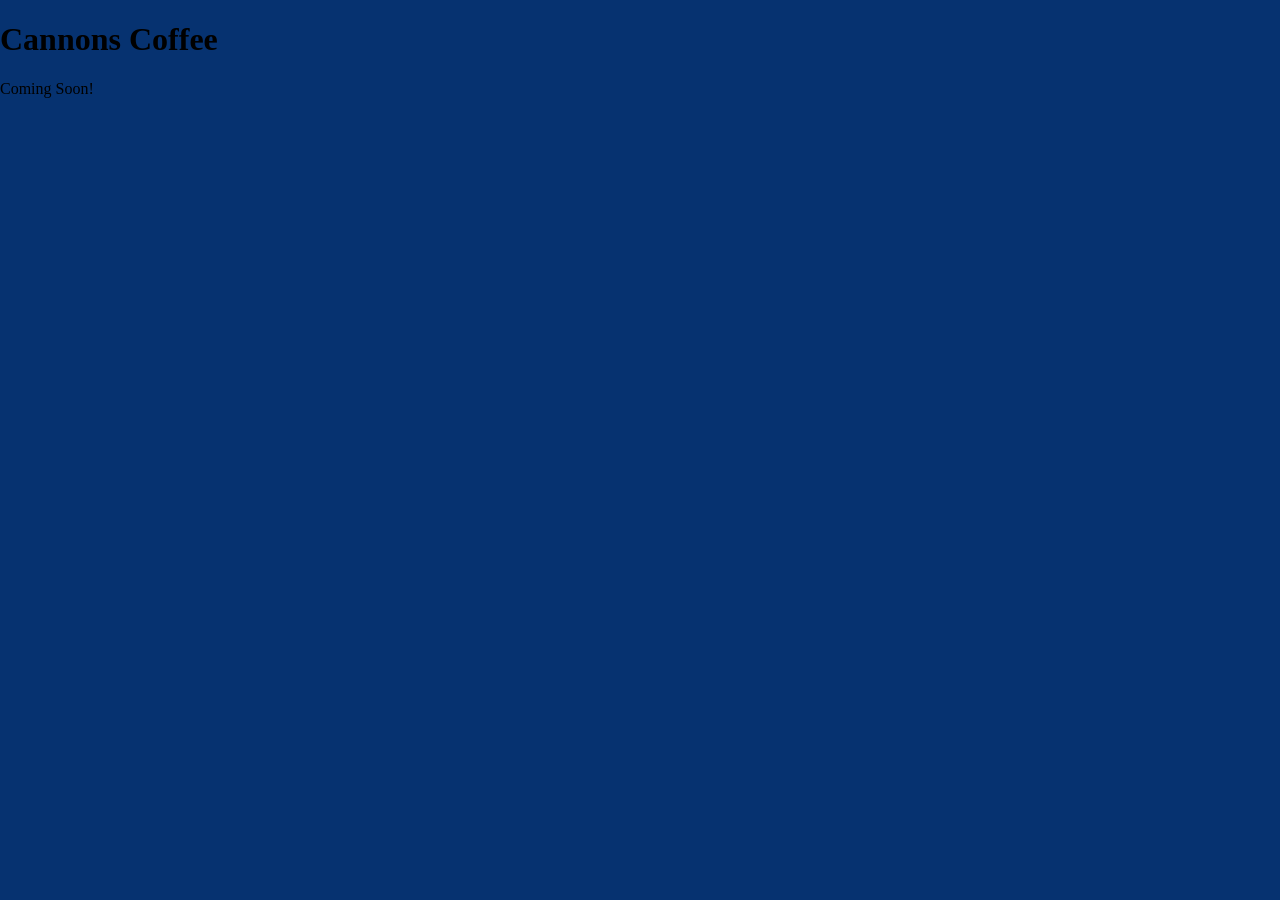
==== index.html @ fd140a64 "initial commit" ====
<!DOCTYPE html>
<html lang="en">
<head>
    <meta charset="UTF-8">
    <meta name="viewport" content="width=device-width, initial-scale=1.0">
    <title>Document</title>
    <link rel="stylesheet" href="css/styles.css">
</head>
<body>
    <header>
        <h1>Cannons Coffee</h1>
    </header>
    <main>
        <p>Coming Soon!</p>
    </main>
    <footer>
    </footer>
</body>
</html>
---- css/styles.css ----
/* BASIC FORMATTING */
html {
  box-sizing: border-box;
}
*,
*:before,
*:after {
  box-sizing: inherit;
}

body {
  color: black;
  background-color: #063270;
  margin: 0;
  padding: 0;
}
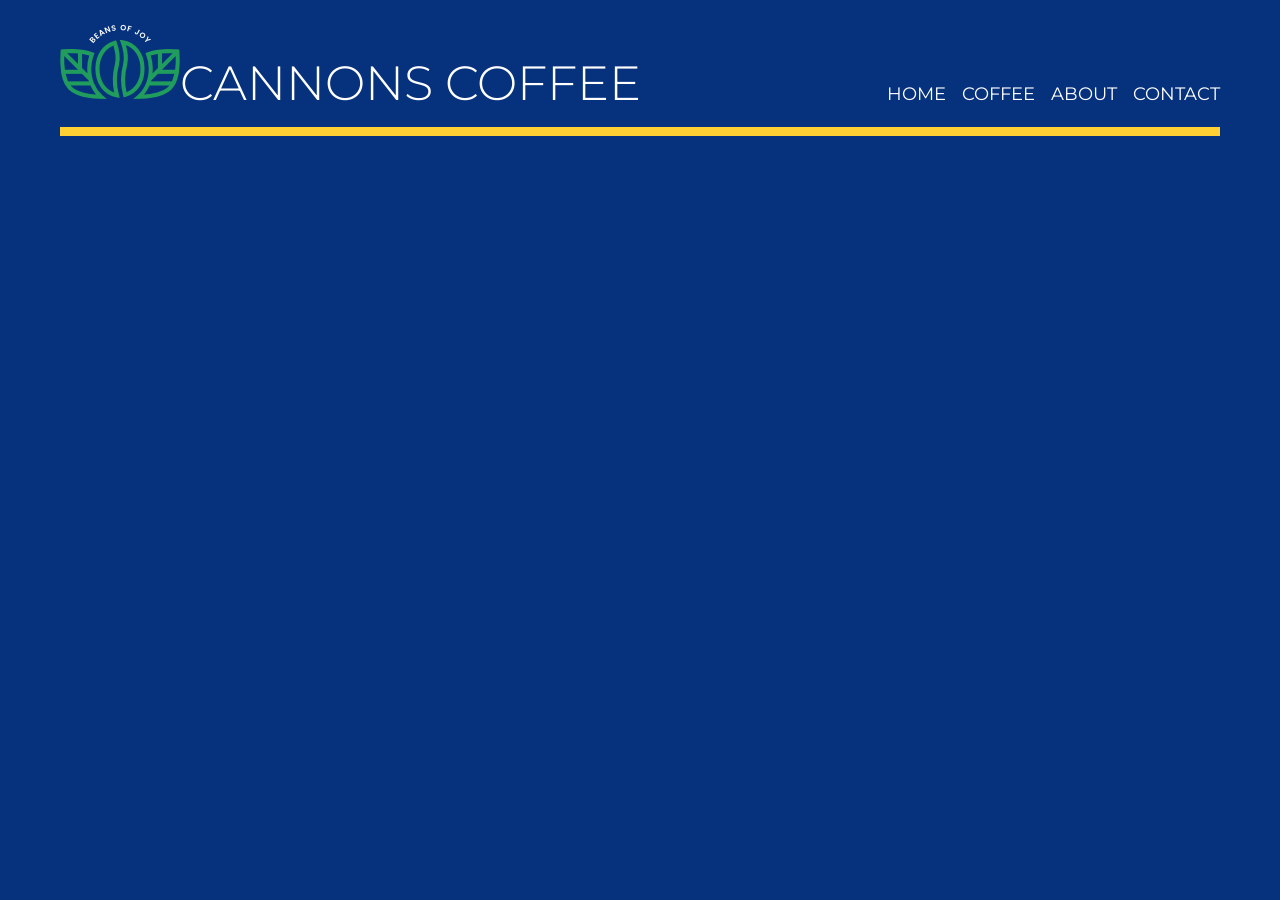
==== commit 1baa72c1: "nav" ====
--- a/index.html
+++ b/index.html
@@ -1,19 +1,32 @@
 <!DOCTYPE html>
 <html lang="en">
+
 <head>
     <meta charset="UTF-8">
     <meta name="viewport" content="width=device-width, initial-scale=1.0">
     <title>Document</title>
     <link rel="stylesheet" href="css/styles.css">
 </head>
+
 <body>
-    <header>
-        <h1>Cannons Coffee</h1>
-    </header>
-    <main>
-        <p>Coming Soon!</p>
-    </main>
-    <footer>
-    </footer>
+    <div class="wrapper">
+        <header>
+            <h1><img src="images/logo-nav.png">Cannons Coffee</h1>
+            <nav>
+                <ul>
+                    <li><a href="index.html">Home</a></li>
+                    <li><a href="latte.html">Coffee</a></li>
+                    <li><a href="https://chameleoncoffee.com/" target="_blank">About</a></li>
+                    <li><a href="mailto:gabrielemilan711@gmail.com">Contact</a></li>
+                </ul>
+            </nav>
+        </header>
+        <main>
+
+        </main>
+        <footer>
+        </footer>
+    </div>
 </body>
+
 </html>
--- a/css/styles.css
+++ b/css/styles.css
@@ -1,7 +1,22 @@
+@import url('https://fonts.googleapis.com/css2?family=Montserrat:ital,wght@0,100..900;1,100..900&display=swap');
+
+:root {
+  --black: #000;
+  --catalina: #06327d;
+  --blue: #2b70e4;
+  --veg: ##209d5c;
+  --sunglow: #ffd034;
+  --white: #fff;
+  --lightblue: #cadbf8;
+
+  --font-main: Montserrat;
+}
+
 /* BASIC FORMATTING */
 html {
   box-sizing: border-box;
 }
+
 *,
 *:before,
 *:after {
@@ -9,8 +24,92 @@
 }
 
 body {
-  color: black;
-  background-color: #063270;
+  font-family: var(--font-main), sans-serif;
+  font-size: 1.125rem;
+  line-height: 1.5;
+  color: var(--black);
+  background-color: var(--catalina);
   margin: 0;
   padding: 0;
 }
+
+.wrapper {
+  max-width: 1200px;
+  padding: 20px;
+  margin: 0 auto;
+}
+
+h1 {
+  color: var(--white);
+  font-family: var(--font-main), sans-serif;
+  font-size: 3rem;
+  line-height: 1.1667;
+  font-weight: 300;
+  text-transform: uppercase;
+  margin: 0;
+  text-align: center;
+  display: inline;
+}
+
+h2 {
+  font-size: 2.5rem;
+  line-height: 1.1667;
+  font-weight: 300;
+  text-transform: uppercase;
+}
+
+h3 {
+  font-size: 1.75rem;
+  line-height: 1.1667;
+  font-weight: 300;
+}
+
+.button {
+  background-color: var(--veg);
+  color: var(--white);
+  border-radius: 10px;
+}
+
+header {
+  display: flex;
+  flex-flow: row wrap;
+  justify-content: center;
+  border-bottom: solid 9px var(--sunglow);
+  align-items: center;
+  padding-bottom: 1rem;
+}
+
+nav ul {
+  list-style-type: none;
+  text-transform: uppercase;
+  gap: 1rem;
+  display: flex;
+  flex-flow: row wrap;
+  margin: 0;
+  padding: 0;
+  justify-content: center;
+}
+
+nav a {
+  color: var(--white);
+  text-decoration: none;
+  text-transform: uppercase;
+}
+
+/* 
+.brand {
+  display: flex;
+  align-items: center;
+  gap: 1rem;
+} */
+
+@media (min-width: 1000px) {
+  .brand {
+    text-align: center;
+  }
+
+ header {
+  justify-content: space-between;
+  align-items: baseline;
+ }
+}
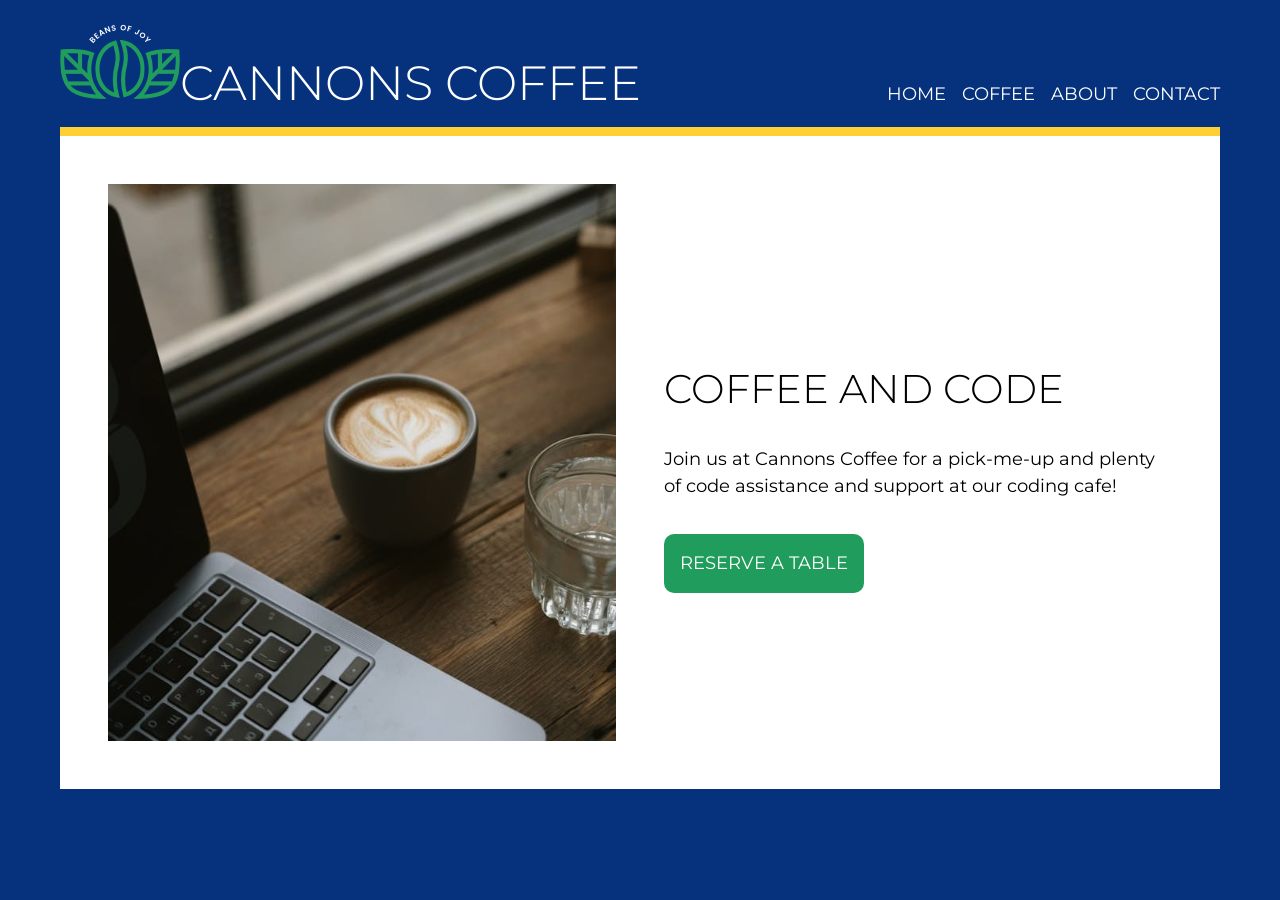
==== commit d310da76: "opening grid" ====
--- a/index.html
+++ b/index.html
@@ -22,11 +22,20 @@
             </nav>
         </header>
         <main>
+            <div class="card-container1">
+            <div class=" card">
+                <img src="images/coffee-computer.jpg" alt="Laptop with a cup of coffee and a glass of water">
+            </div>
+            <div class="card">
+            <h2>Coffee and Code</h2>		
+            <p>Join us at Cannons Coffee for a pick-me-up and plenty of code assistance and support at our coding cafe!</p>
+            <a href="https://puritycoffee.com/" class="button">Reserve a table</a>
+            </div>
+        </div>
 
         </main>
         <footer>
         </footer>
     </div>
 </body>
-
 </html>
--- a/css/styles.css
+++ b/css/styles.css
@@ -4,7 +4,7 @@
   --black: #000;
   --catalina: #06327d;
   --blue: #2b70e4;
-  --veg: ##209d5c;
+  --veg: #209d5c;
   --sunglow: #ffd034;
   --white: #fff;
   --lightblue: #cadbf8;
@@ -68,6 +68,11 @@
   background-color: var(--veg);
   color: var(--white);
   border-radius: 10px;
+  padding: 1rem;
+  text-decoration: none;
+  text-transform: uppercase;
+  display: inline-block;
+  margin-top: 1rem;
 }
 
 header {
@@ -96,12 +101,22 @@
   text-transform: uppercase;
 }
 
-/* 
-.brand {
-  display: flex;
-  align-items: center;
-  gap: 1rem;
-} */
+
+.card-container1 {
+  display: grid;
+grid-template-columns: 1fr 1fr;
+padding: 3rem;
+gap: 3rem;
+background-color: var(--white);
+align-items: center;
+}
+
+.card img {
+  max-width: 100%;
+  height: auto;
+  display: block;
+}
+
 
 @media (min-width: 1000px) {
   .brand {
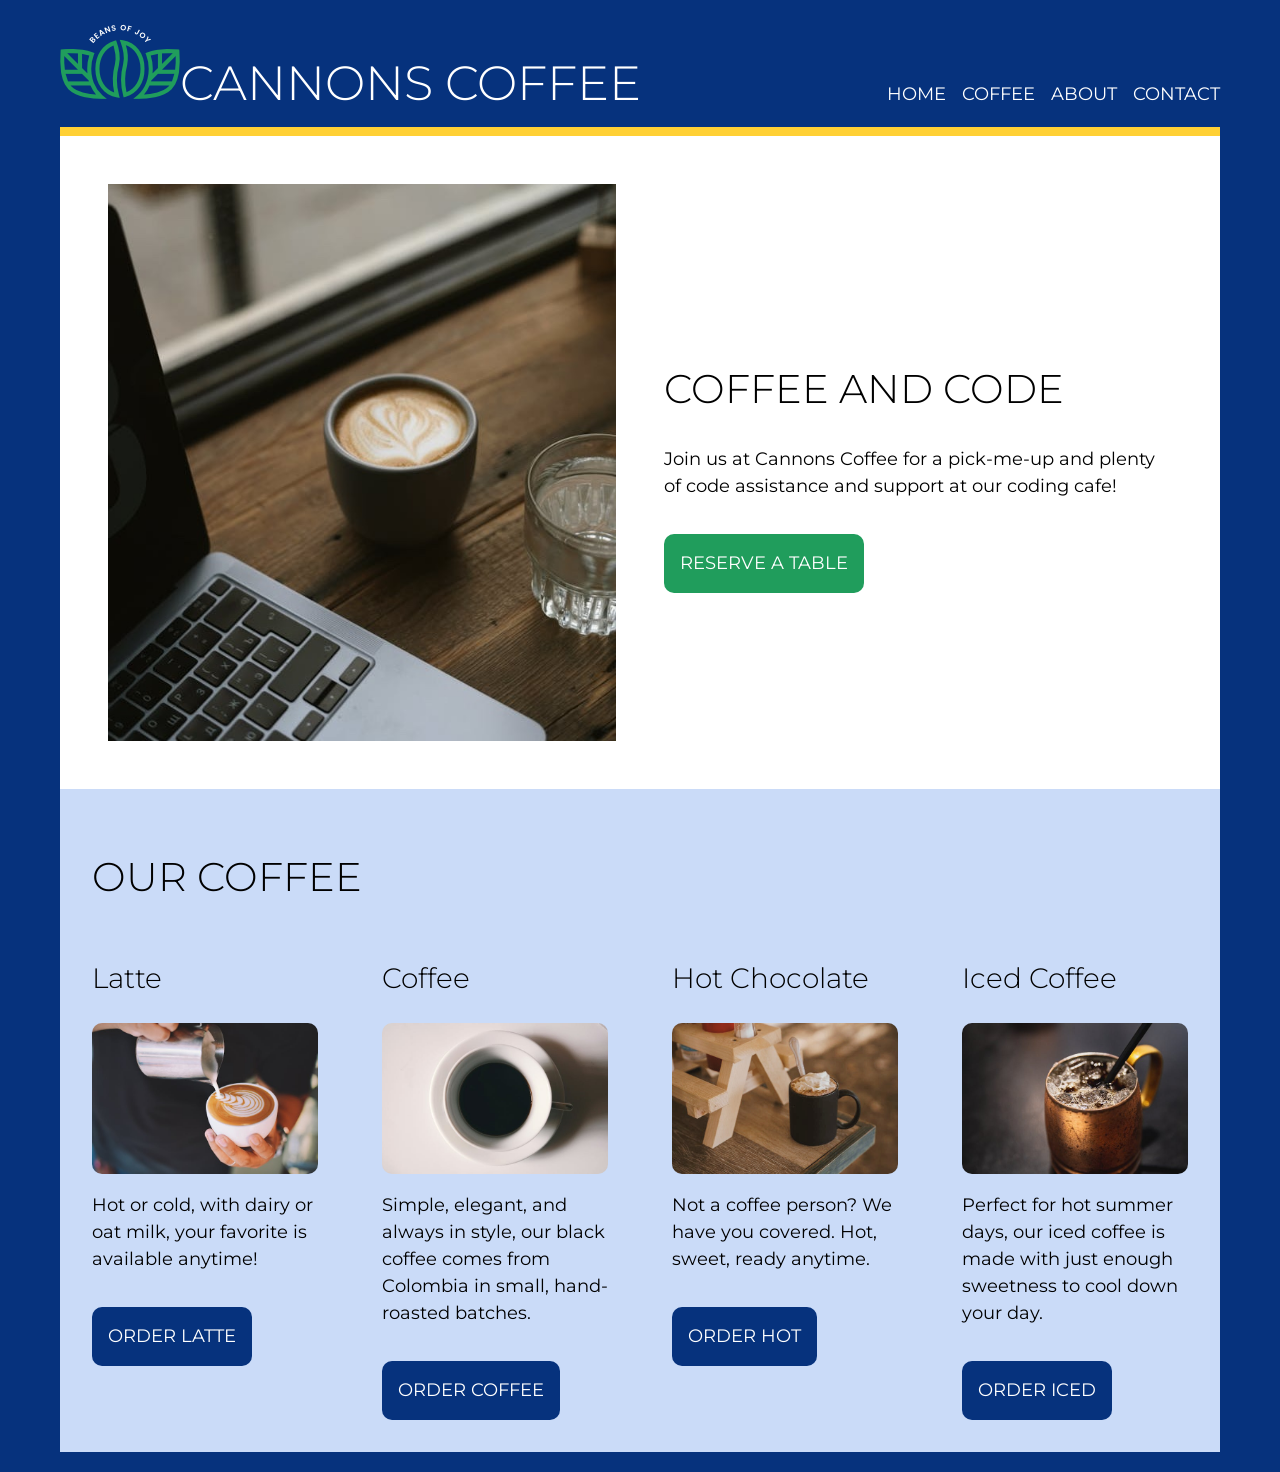
==== commit 5565c33b: "our coffee section" ====
--- a/index.html
+++ b/index.html
@@ -23,19 +23,56 @@
         </header>
         <main>
             <div class="card-container1">
-            <div class=" card">
-                <img src="images/coffee-computer.jpg" alt="Laptop with a cup of coffee and a glass of water">
+                <div class=" card">
+                    <img src="images/coffee-computer.jpg" alt="Laptop with a cup of coffee and a glass of water">
+                </div>
+                <div class="card">
+                    <h2>Coffee and Code</h2>
+                    <p>Join us at Cannons Coffee for a pick-me-up and plenty of code assistance and support at our
+                        coding cafe!</p>
+                    <a href="https://puritycoffee.com/" class="button">Reserve a table</a>
+                </div>
             </div>
-            <div class="card">
-            <h2>Coffee and Code</h2>		
-            <p>Join us at Cannons Coffee for a pick-me-up and plenty of code assistance and support at our coding cafe!</p>
-            <a href="https://puritycoffee.com/" class="button">Reserve a table</a>
+
+            <div class="coffee-menu">
+                <h2>Our Coffee</h2>
+                <div class="card-container2">
+                    <div class="card">
+                        <h3>Latte</h3>
+                        <img src="images/latte.jpg" alt="Latte in a cup">
+                        <p>Hot or cold, with dairy or oat milk, your favorite is available anytime!</p>
+                        <a href="https://starbucks.com" target="_blank" class="menu-button">Order Latte</a>
+                    </div>
+
+                    <div class="card">
+                        <h3>Coffee</h3>
+                        <img src="images/coffee.jpg" alt="Coffee in a cup">
+                        <p>Simple, elegant, and always in style, our black coffee comes from Colombia in small,
+                            hand-roasted batches.</p>
+                        <a href="https://starbucks.com" target="_blank" class="menu-button">Order Coffee</a>
+                    </div>
+
+                    <div class="card">
+                        <h3>Hot Chocolate</h3>
+                        <img src="images/hotchoc.jpg" alt="Hot chocolate in a cup with whipped cream">
+                        <p>Not a coffee person? We have you covered. Hot, sweet, ready anytime.</p>
+                        <a href="https://starbucks.com" target="_blank" class="menu-button">Order Hot</a>
+                    </div>
+
+                    <div class="card">
+                        <h3>Iced Coffee</h3>
+                        <img src="images/iced.jpg" alt="Iced coffee in a mug with a straw">
+                        <p>Perfect for hot summer days, our iced coffee is made with just enough sweetness to cool down
+                            your day.</p>
+                        <a href="https://starbucks.com" target="_blank" class="menu-button">Order Iced</a>
+                    </div>
+                </div>
+
             </div>
-        </div>
-
         </main>
         <footer>
         </footer>
     </div>
 </body>
+
 </html>
--- a/css/styles.css
+++ b/css/styles.css
@@ -117,14 +117,49 @@
   display: block;
 }
 
+.card-container2 {
+  display: grid;
+  gap: 4rem;
+}
+
+.card-container2 img {
+ border-radius: 10px;
+}
+
+.coffee-menu {
+  background-color: var(--lightblue);
+  padding: 2rem;
+}
+.menu-button {
+  background-color: var(--catalina);
+  color: var(--white);
+  border-radius: 10px;
+  padding: 1rem;
+  text-decoration: none;
+  text-transform: uppercase;
+  display: inline-block;
+  margin-top: 1rem;
+}
+
+@media (min-width: 650px) {
+  .card-container2 {
+    grid-template-columns: 1fr 1fr;
+  gap: 4rem;
+}
+}
 
 @media (min-width: 1000px) {
-  .brand {
+  /* .brand {
     text-align: center;
-  }
+  } */
 
  header {
   justify-content: space-between;
   align-items: baseline;
  }
+
+.card-container2 {
+    grid-template-columns: 1fr 1fr 1fr 1fr;
+  gap: 4rem;
 }
+}
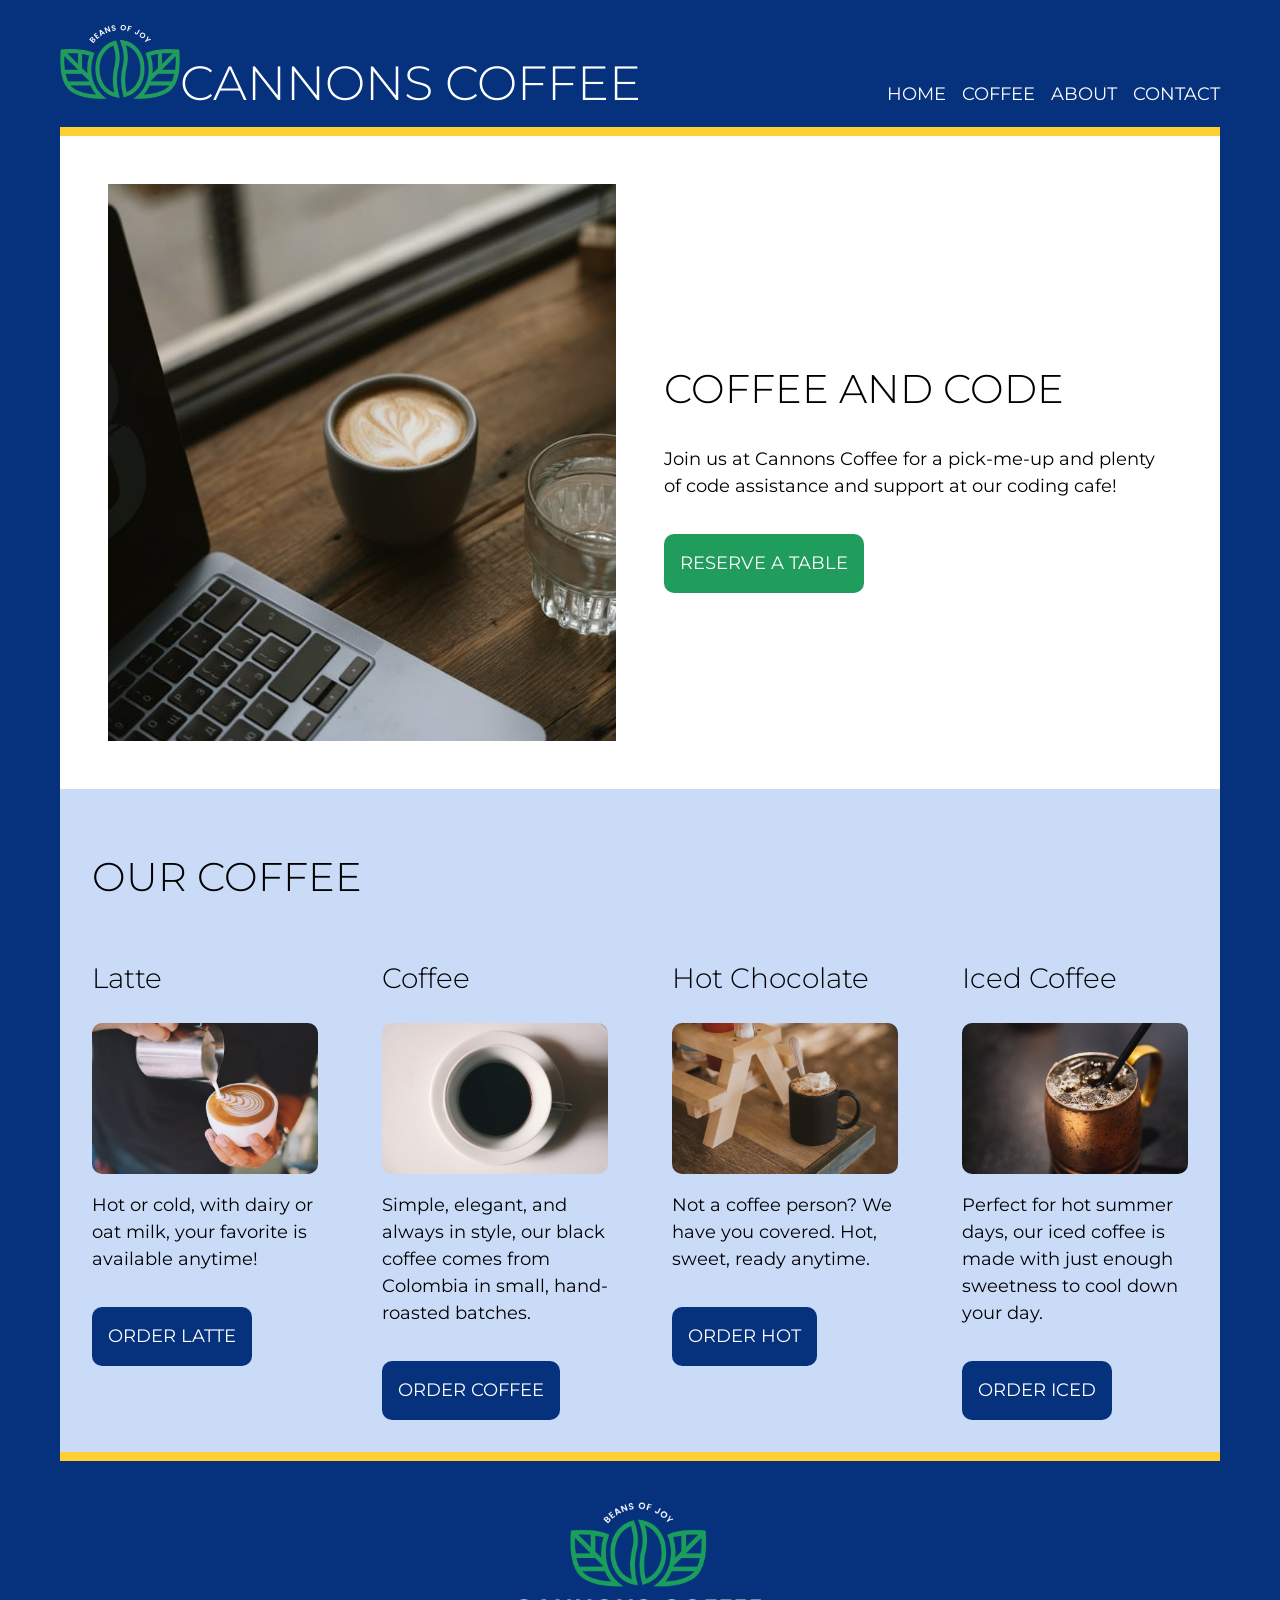
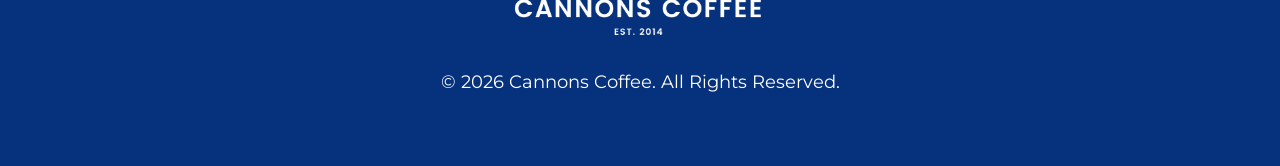
==== commit c27d093b: "footer" ====
--- a/index.html
+++ b/index.html
@@ -71,6 +71,8 @@
             </div>
         </main>
         <footer>
+            <img src="images/logo-footer.png" alt="Cannons Coffee, Beans of Joy! Est. 2014">
+            <p>© 2026 Cannons Coffee. All Rights Reserved.</p>
         </footer>
     </div>
 </body>
--- a/css/styles.css
+++ b/css/styles.css
@@ -130,6 +130,7 @@
   background-color: var(--lightblue);
   padding: 2rem;
 }
+
 .menu-button {
   background-color: var(--catalina);
   color: var(--white);
@@ -141,6 +142,21 @@
   margin-top: 1rem;
 }
 
+footer img {
+  max-height: 150px;
+  width: auto;
+}
+
+ footer {
+  justify-content: center;
+  text-align: center;
+  padding: 2rem;
+  color: var(--white);
+  border-top: solid 9px var(--sunglow);
+}
+
+
+
 @media (min-width: 650px) {
   .card-container2 {
     grid-template-columns: 1fr 1fr;
@@ -149,9 +165,6 @@
 }
 
 @media (min-width: 1000px) {
-  /* .brand {
-    text-align: center;
-  } */
 
  header {
   justify-content: space-between;
